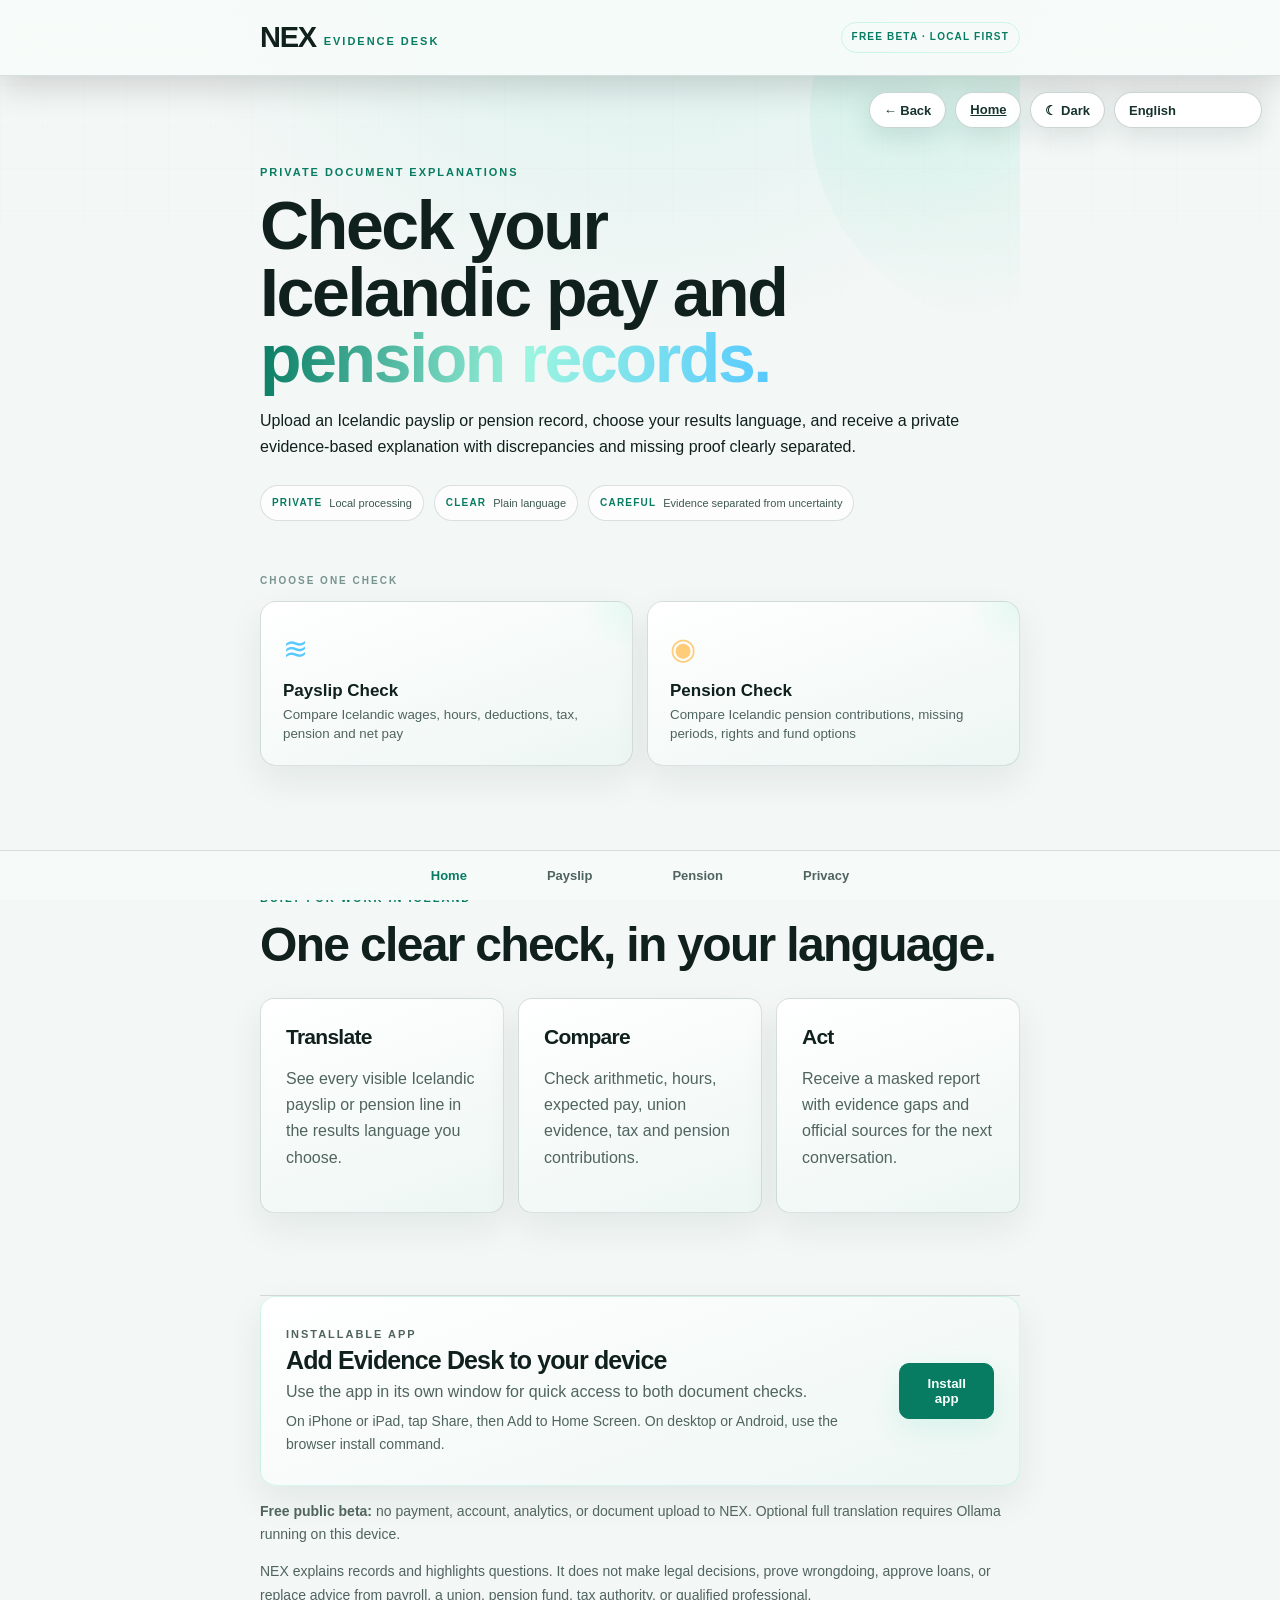
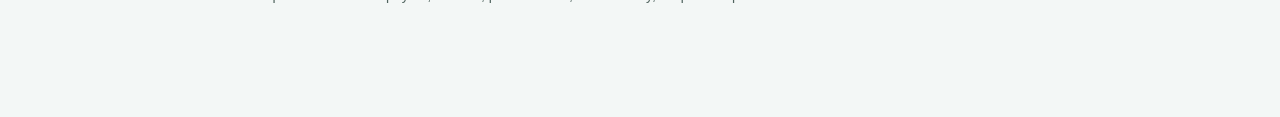
==== index.html @ b0d084ff "Publish NEX Launavakt free beta Sanitized GitHub Pages release. Customer documents, credentials, dat" ====
<!doctype html>
<html lang="en">
<head>
  <meta charset="utf-8">
  <meta name="viewport" content="width=device-width,initial-scale=1,viewport-fit=cover">
  <meta name="theme-color" content="#091119">
  <meta name="description" content="NEX checks Icelandic payslips and pension records in the customer's language using private local AI.">
  <link rel="manifest" href="manifest.webmanifest">
  <link rel="apple-touch-icon" href="icon-192.png">
  <meta name="apple-mobile-web-app-capable" content="yes">
  <meta name="apple-mobile-web-app-title" content="NEX Evidence Desk">
  <link rel="stylesheet" href="style.css">
  <title>NEX Evidence Desk — Private document checks</title>
</head>
<body class="app-body">
<header class="app-head"><a class="brand" href="app.html"><strong>NEX</strong><span>EVIDENCE DESK</span></a><span class="status-dot">FREE BETA · LOCAL FIRST</span></header>
<main class="app-shell">
  <section class="welcome">
    <div class="hero-orb" aria-hidden="true"></div>
    <p class="eyebrow">PRIVATE DOCUMENT EXPLANATIONS</p>
    <h1>Check your Icelandic pay and <em>pension records.</em></h1>
    <p>Upload an Icelandic payslip or pension record, choose your results language, and receive a private evidence-based explanation with discrepancies and missing proof clearly separated.</p>
    <div class="proof-row" aria-label="NEX operating principles"><span><b>PRIVATE</b> Local processing</span><span><b>CLEAR</b> Plain language</span><span><b>CAREFUL</b> Evidence separated from uncertainty</span></div>
  </section>

  <p class="section-label">CHOOSE ONE CHECK</p>
  <section class="quick-grid" aria-label="Document checks">
    <a class="tool" href="payslip-check.html"><span>≋</span><strong>Payslip Check</strong><small>Compare Icelandic wages, hours, deductions, tax, pension and net pay</small></a>
    <a class="tool" href="pension-check.html"><span>◉</span><strong>Pension Check</strong><small>Compare Icelandic pension contributions, missing periods, rights and fund options</small></a>
  </section>


  <section class="local-market"><p class="eyebrow">BUILT FOR WORK IN ICELAND</p><h2>One clear check, in your language.</h2><div class="grid"><article><h3>Translate</h3><p>See every visible Icelandic payslip or pension line in the results language you choose.</p></article><article><h3>Compare</h3><p>Check arithmetic, hours, expected pay, union evidence, tax and pension contributions.</p></article><article><h3>Act</h3><p>Receive a masked report with evidence gaps and official sources for the next conversation.</p></article></div></section>
  <section class="app-panel install-panel">
    <div><p class="eyebrow">INSTALLABLE APP</p><h2>Add Evidence Desk to your device</h2><p>Use the app in its own window for quick access to both document checks.</p><p id="install-help" class="note">On iPhone or iPad, tap Share, then Add to Home Screen. On desktop or Android, use the browser install command.</p></div>
    <button class="button" type="button" data-install hidden>Install app</button>
  </section>
  <p class="note"><strong>Free public beta:</strong> no payment, account, analytics, or document upload to NEX. Optional full translation requires Ollama running on this device.</p><p class="note">NEX explains records and highlights questions. It does not make legal decisions, prove wrongdoing, approve loans, or replace advice from payroll, a union, pension fund, tax authority, or qualified professional.</p>
</main>
<nav class="bottom-nav" aria-label="App navigation"><a href="app.html" aria-current="page">Home</a><a href="payslip-check.html">Payslip</a><a href="pension-check.html">Pension</a><a href="privacy.html">Privacy</a></nav>
<script src="app-v2.js" defer></script><script src="nav.js?v=iceland2" defer></script>
</body>
</html>
---- style.css ----
:root{color-scheme:dark;font:16px/1.65 -apple-system,BlinkMacSystemFont,"SF Pro Text","Segoe UI",sans-serif;background:#071015;color:#f2f7f6;--bg:#071015;--panel:#0d1a21;--panel2:#10232a;--line:rgba(164,204,196,.16);--mint:#65e0bd;--mint2:#b5f5df;--muted:#a9bcb8;--ink:#04130f;--shadow:0 24px 70px rgba(0,0,0,.28)}*{box-sizing:border-box}html{scroll-behavior:smooth}body{margin:0;min-height:100vh;background:radial-gradient(circle at 85% 0,rgba(52,174,149,.12),transparent 32rem),linear-gradient(180deg,#071015,#08131a 62%,#071015);color:#f2f7f6}a{color:inherit}header,main,footer{width:min(1160px,calc(100% - 40px));margin:auto}header{display:flex;align-items:center;justify-content:space-between;gap:28px;min-height:82px;position:relative;z-index:4}.brand{display:inline-flex;gap:8px;align-items:end;text-decoration:none;white-space:nowrap}.brand strong{font-size:29px;line-height:1;letter-spacing:-.045em}.brand span,.eyebrow{color:var(--mint);font-size:11px;font-weight:800;letter-spacing:.18em}.brand span{padding-bottom:2px}nav{display:flex;align-items:center;gap:28px}nav a{color:var(--muted);font-size:14px;font-weight:650;text-decoration:none;white-space:nowrap;transition:color .2s ease}nav a:hover,nav a:focus-visible,.text-link:hover{color:var(--mint)}main{position:relative}section{padding:82px 0;border-bottom:1px solid var(--line);scroll-margin-top:24px}h1,h2,h3,p{overflow-wrap:anywhere}h1,h2,h3{letter-spacing:-.035em}h2{font-size:clamp(30px,4vw,48px);line-height:1.08;margin:0 0 28px}h3{font-size:21px;line-height:1.2}.hero{min-height:600px;display:flex;flex-direction:column;justify-content:center;padding:100px 0}.hero h1{max-width:940px;font-size:clamp(46px,7.6vw,88px);line-height:.98;letter-spacing:-.06em;margin:.18em 0}.hero .lede{max-width:760px;margin:18px 0 28px;font-size:clamp(18px,2.2vw,24px);line-height:1.55;color:var(--muted)}.compact{min-height:auto;padding:86px 0 72px}.compact h1{font-size:clamp(42px,7vw,74px)}.actions{display:flex;align-items:center;gap:18px;flex-wrap:wrap}.button{display:inline-flex;align-items:center;justify-content:center;min-height:48px;background:var(--mint);color:var(--ink);text-decoration:none;font-weight:800;padding:12px 19px;border:1px solid var(--mint);border-radius:10px;box-shadow:0 10px 28px rgba(44,204,166,.12);transition:transform .18s ease,background .18s ease}.button:hover,.button:focus-visible{background:var(--mint2);transform:translateY(-1px)}.button.secondary{background:transparent;color:var(--mint);box-shadow:none}.text-link{color:var(--mint);font-weight:750;text-underline-offset:4px}.grid{display:grid;grid-template-columns:repeat(auto-fit,minmax(230px,1fr));gap:14px}.grid article,.pricing article{background:linear-gradient(180deg,rgba(16,35,42,.92),rgba(11,26,33,.92));padding:25px;border:1px solid var(--line);border-radius:14px;box-shadow:0 10px 34px rgba(0,0,0,.08)}.grid h3,.pricing h3{margin:0 0 10px}.grid p,.pricing p,.note,footer{color:var(--muted)}.grid article strong{color:var(--mint2)}.product{display:grid;grid-template-columns:minmax(0,1fr) auto;gap:36px;align-items:center;background:linear-gradient(135deg,rgba(16,38,43,.98),rgba(11,27,34,.98));padding:34px;border:1px solid rgba(101,224,189,.22);border-radius:16px;box-shadow:var(--shadow)}.product+.product{margin-top:16px}.product.soon{background:rgba(13,26,33,.78);border-color:var(--line);box-shadow:none}.product h3{font-size:32px;margin:.18em 0}.product p:not(.eyebrow){max-width:720px;color:var(--muted)}.product-mark{color:var(--mint);font-size:clamp(24px,5vw,56px);letter-spacing:.08em;opacity:.18}.pricing{display:grid;grid-template-columns:repeat(3,minmax(0,1fr));gap:16px}.pricing article{display:flex;flex-direction:column}.pricing article.featured{border-color:rgba(101,224,189,.7);background:linear-gradient(180deg,rgba(17,52,51,.95),rgba(11,28,34,.95));box-shadow:0 18px 60px rgba(0,0,0,.2)}.price{font-size:28px;font-weight:850;color:#fff!important;margin:.35em 0}.price small{font-size:14px;color:var(--muted)}.pricing ul{padding-left:20px;min-height:170px;color:var(--muted)}.pricing .button{margin-top:auto}.note{max-width:900px;font-size:14px}ol{max-width:760px;padding-left:24px}li{padding:6px}footer{padding:42px 0 100px;font-size:13px}footer a{color:var(--mint)}.disabled{opacity:.62;pointer-events:none}
/* NEX One app */.app-body{padding-bottom:96px;background:radial-gradient(circle at 50% -10%,rgba(67,209,178,.15),transparent 32rem),var(--bg)}.app-head{width:100%;min-height:76px;padding:0 max(24px,calc((100% - 760px)/2));position:sticky;top:0;background:rgba(7,16,21,.88);backdrop-filter:blur(18px);border-bottom:1px solid var(--line)}.status-dot{font-size:10px;font-weight:800;letter-spacing:.12em;color:var(--mint);border:1px solid rgba(101,224,189,.28);border-radius:999px;padding:6px 10px}.app-shell{width:min(760px,calc(100% - 40px))}.welcome{min-height:auto;padding:54px 0 30px;border:0}.welcome h1{max-width:620px;font-size:clamp(42px,8vw,68px);line-height:.98;margin:.16em 0}.welcome p:last-child{color:var(--muted)}.quick-grid{display:grid;grid-template-columns:repeat(2,minmax(0,1fr));gap:14px;padding:0 0 30px;border:0}.tool{display:flex;min-height:165px;flex-direction:column;padding:22px;background:linear-gradient(160deg,#10232c,#0d1b22);border:1px solid var(--line);border-radius:16px;text-decoration:none;color:#fff;transition:transform .18s ease,border-color .18s ease,background .18s ease}.tool:hover,.tool:focus-visible{transform:translateY(-2px);border-color:rgba(101,224,189,.52);background:#122831}.tool span{color:var(--mint);font-size:30px}.tool strong{margin-top:auto;font-size:17px}.tool small{color:var(--muted);line-height:1.45}.app-panel{display:flex;justify-content:space-between;align-items:center;gap:22px;padding:25px;margin-bottom:14px;background:linear-gradient(135deg,#12302f,#0c2027);border:1px solid rgba(101,224,189,.25);border-radius:16px}.app-panel.slim{background:var(--panel);border-color:var(--line)}.app-panel h2{font-size:25px;margin:0}.app-panel p{margin:.3em 0;color:var(--muted)}.bottom-nav{display:flex;position:fixed;z-index:8;bottom:0;left:0;right:0;justify-content:center;gap:min(10vw,80px);background:rgba(8,20,27,.96);backdrop-filter:blur(18px);border-top:1px solid var(--line);padding:14px max(12px,env(safe-area-inset-right)) calc(14px + env(safe-area-inset-bottom)) max(12px,env(safe-area-inset-left))}.bottom-nav a{color:var(--muted);text-decoration:none;font-size:13px;font-weight:700}.bottom-nav a[aria-current]{color:var(--mint)}
/* Navigation helpers */.page-controls{position:fixed;z-index:9;right:max(18px,env(safe-area-inset-right));bottom:calc(22px + env(safe-area-inset-bottom));display:flex;gap:9px}.app-body .page-controls{bottom:calc(76px + env(safe-area-inset-bottom))}.page-control{appearance:none;border:1px solid rgba(164,204,196,.28);border-radius:999px;background:rgba(13,26,33,.94);backdrop-filter:blur(12px);color:#eaf3f4;padding:10px 14px;font:750 13px/1 -apple-system,BlinkMacSystemFont,"Segoe UI",sans-serif;box-shadow:0 8px 28px rgba(0,0,0,.28);cursor:pointer}.page-control:hover,.page-control:focus-visible{border-color:var(--mint);color:var(--mint);outline:none}.top-control[hidden]{display:none}
@media(max-width:800px){header:not(.app-head){display:block;padding:20px 0 12px;min-height:auto}header:not(.app-head) nav{margin-top:17px;padding-bottom:7px;overflow-x:auto;gap:22px;scrollbar-width:none}header:not(.app-head) nav::-webkit-scrollbar{display:none}.hero{min-height:auto;padding:72px 0 78px}.pricing{grid-template-columns:1fr}.pricing ul{min-height:auto}.product{grid-template-columns:1fr;padding:26px}.product-mark{display:none}section{padding:66px 0}}
@media(max-width:520px){header,main,footer{width:min(100% - 28px,1160px)}.hero h1{font-size:43px}.hero .lede{font-size:18px}.quick-grid{grid-template-columns:1fr}.tool{min-height:132px}.app-panel{display:block}.app-panel .button{margin-top:14px}.page-controls{right:14px}.app-body .page-control:first-child{display:none}}
@media(prefers-reduced-motion:reduce){html{scroll-behavior:auto}.button,.tool{transition:none}}
.priority-worker{display:grid;grid-template-columns:auto minmax(0,1fr) auto;align-items:center;gap:20px;margin-bottom:16px;padding:23px 25px;border:1px solid rgba(101,224,189,.42);border-radius:16px;background:linear-gradient(125deg,rgba(21,62,55,.98),rgba(12,31,37,.98));text-decoration:none;box-shadow:0 18px 50px rgba(0,0,0,.18)}.priority-worker:hover{border-color:var(--mint)}.priority-worker div{display:flex;flex-direction:column}.priority-worker strong{font-size:22px}.priority-worker small{color:var(--muted)}.priority-number{color:var(--mint);font-size:28px;font-weight:900}.priority-arrow{color:var(--mint);font-size:26px}.product-page{--product:#65e0bd}.product-page .product-hero{position:relative}.product-page .product-hero:after{content:"";position:absolute;right:4%;top:24%;width:190px;height:190px;border:1px solid color-mix(in srgb,var(--product) 42%,transparent);border-radius:50%;box-shadow:inset 0 0 70px color-mix(in srgb,var(--product) 12%,transparent),0 0 90px color-mix(in srgb,var(--product) 10%,transparent);pointer-events:none}.radar{--product:#53c7ff}.launavakt{--product:#f0be68}.orbit{--product:#b49aff}.assistant{--product:#70e6d0}.opportunity{--product:#65e0bd}.evidence{--product:#65e0bd}.product-page .eyebrow,.product-page .text-link{color:var(--product)}.signal-row{display:flex;flex-wrap:wrap;gap:9px}.signal-row span{border:1px solid color-mix(in srgb,var(--product) 38%,transparent);background:color-mix(in srgb,var(--product) 8%,transparent);border-radius:999px;padding:8px 12px;color:#dceae7;font-size:13px}.step-flow{display:grid;grid-template-columns:repeat(4,minmax(0,1fr));gap:12px}.step-flow article{padding:23px;background:var(--panel);border:1px solid var(--line);border-radius:14px}.step-flow b{color:var(--product);font-size:12px;letter-spacing:.15em}.step-flow h3{margin:.5em 0}.step-flow p{color:var(--muted)}@media(max-width:800px){.product-page .product-hero:after{width:110px;height:110px;top:8%;opacity:.5}.step-flow{grid-template-columns:1fr 1fr}}@media(max-width:520px){.priority-worker{grid-template-columns:auto 1fr;padding:20px}.priority-arrow{display:none}.step-flow{grid-template-columns:1fr}.product-page .product-hero:after{display:none}}
.app-body .page-controls{top:92px;bottom:auto}

/* Modern visual refinement */
:root{--violet:#9d8cff;--cyan:#57c9ff;--warm:#ffcc7a}
body:before{content:"";position:fixed;inset:0;pointer-events:none;opacity:.18;background-image:linear-gradient(rgba(255,255,255,.018) 1px,transparent 1px),linear-gradient(90deg,rgba(255,255,255,.018) 1px,transparent 1px);background-size:42px 42px;mask-image:linear-gradient(to bottom,black,transparent 70%)}
header:not(.app-head){margin-top:12px;padding:0 22px;min-height:70px;border:1px solid var(--line);border-radius:18px;background:rgba(9,22,28,.7);backdrop-filter:blur(20px);position:sticky;top:12px}
.app-head{box-shadow:0 10px 35px rgba(0,0,0,.16)}.app-shell{position:relative}.welcome{position:relative;overflow:hidden;padding:76px 0 44px}.welcome h1 em{font-style:normal;color:transparent;background:linear-gradient(95deg,var(--mint),#9cf5df 52%,var(--cyan));background-clip:text;-webkit-background-clip:text}.hero-orb{position:absolute;width:420px;height:420px;right:-210px;top:-170px;border-radius:50%;background:radial-gradient(circle at 35% 35%,rgba(181,245,223,.36),rgba(101,224,189,.13) 28%,transparent 68%);pointer-events:none}
.proof-row{display:flex;gap:10px;flex-wrap:wrap;margin-top:24px}.proof-row span{display:inline-flex;gap:7px;align-items:center;padding:8px 11px;border:1px solid var(--line);border-radius:999px;background:rgba(14,31,38,.7);color:var(--muted);font-size:11px}.proof-row b{color:var(--mint);font-size:10px;letter-spacing:.12em}.section-label{margin:8px 0 12px;color:#77938d;font-size:10px;font-weight:850;letter-spacing:.2em}.section-heading{display:flex;align-items:end;justify-content:space-between;margin:25px 0 13px}.section-heading h2{font-size:28px;margin:0}.section-heading .section-label{margin:0}
.priority-worker{position:relative;overflow:hidden;isolation:isolate;min-height:132px;background:linear-gradient(120deg,rgba(21,66,57,.98),rgba(11,32,40,.98) 60%,rgba(18,44,64,.98));box-shadow:0 26px 70px rgba(0,0,0,.25),inset 0 1px rgba(255,255,255,.05)}.priority-worker:before{content:"";position:absolute;z-index:-1;width:220px;height:220px;right:-85px;top:-105px;border-radius:50%;border:1px solid rgba(101,224,189,.22);box-shadow:0 0 60px rgba(87,201,255,.12)}.priority-worker .eyebrow{margin:0}.priority-worker strong{letter-spacing:-.025em}
.tool{position:relative;overflow:hidden;box-shadow:inset 0 1px rgba(255,255,255,.035),0 14px 35px rgba(0,0,0,.12)}.tool:after{content:"";position:absolute;width:100px;height:100px;right:-48px;top:-48px;border-radius:50%;background:radial-gradient(circle,rgba(101,224,189,.12),transparent 68%)}.tool:nth-child(1) span{color:var(--cyan)}.tool:nth-child(2) span{color:var(--warm)}.tool:nth-child(3) span{color:var(--violet)}.tool:nth-child(4) span{color:var(--mint)}.studio-panel{background:linear-gradient(125deg,rgba(26,49,62,.98),rgba(20,39,42,.98));border-color:rgba(87,201,255,.22)}
.grid article{transition:transform .2s ease,border-color .2s ease,box-shadow .2s ease}.grid article:hover{transform:translateY(-3px);border-color:rgba(101,224,189,.36);box-shadow:0 24px 54px rgba(0,0,0,.2)}.button span{margin-left:10px}.product{overflow:hidden;position:relative}.product:after{content:"";position:absolute;right:-70px;bottom:-100px;width:260px;height:260px;border:1px solid rgba(101,224,189,.1);border-radius:50%;pointer-events:none}
@media(max-width:800px){header:not(.app-head){position:relative;top:0;margin-top:0;border-width:0 0 1px;border-radius:0;padding-left:0;padding-right:0}.hero-orb{opacity:.65}}
@media(max-width:520px){.welcome{padding-top:52px}.welcome h1{font-size:47px}.proof-row span{width:100%;justify-content:space-between}.priority-worker{min-height:145px}.section-heading{margin-top:20px}}

/* Theme toggle: device preference is used until the visitor makes a choice. */
:root[data-theme="light"]{color-scheme:light;--bg:#f3f7f6;--panel:#fff;--panel2:#edf5f2;--line:rgba(22,65,57,.15);--mint:#087c63;--mint2:#095c4c;--muted:#50645f;--ink:#f5fffc;--shadow:0 24px 65px rgba(24,58,51,.12);background:#f3f7f6;color:#10201d}
:root[data-theme="light"] body{color:#10201d;background:radial-gradient(circle at 85% 0,rgba(54,190,157,.13),transparent 32rem),linear-gradient(180deg,#f7faf9,#edf5f2 62%,#f6f9f8)}
:root[data-theme="light"] body:before{opacity:.32;background-image:linear-gradient(rgba(18,74,63,.04) 1px,transparent 1px),linear-gradient(90deg,rgba(18,74,63,.04) 1px,transparent 1px)}
:root[data-theme="light"] header:not(.app-head),:root[data-theme="light"] .app-head{background:rgba(248,252,250,.88)}
:root[data-theme="light"] .app-body{background:radial-gradient(circle at 50% -10%,rgba(67,209,178,.18),transparent 32rem),var(--bg)}
:root[data-theme="light"] .grid article,:root[data-theme="light"] .pricing article,:root[data-theme="light"] .step-flow article,:root[data-theme="light"] .app-panel,:root[data-theme="light"] .tool{background:linear-gradient(160deg,rgba(255,255,255,.98),rgba(237,246,243,.98));color:#10201d;box-shadow:0 14px 36px rgba(23,66,57,.08)}
:root[data-theme="light"] .priority-worker{background:linear-gradient(120deg,#d8f3e9,#e9f7f4 60%,#e0f2f8);color:#10201d;box-shadow:0 24px 60px rgba(24,73,62,.12)}
:root[data-theme="light"] .product{background:linear-gradient(135deg,#fff,#edf7f4);color:#10201d}
:root[data-theme="light"] .product.soon{background:rgba(255,255,255,.72)}
:root[data-theme="light"] .price{color:#10201d!important}:root[data-theme="light"] .proof-row span,:root[data-theme="light"] .signal-row span{background:rgba(255,255,255,.7);color:#3e5751}
:root[data-theme="light"] .bottom-nav{background:rgba(246,251,249,.96)}
:root[data-theme="light"] .page-control{background:rgba(255,255,255,.96);color:#17332d;border-color:rgba(22,65,57,.22);box-shadow:0 8px 25px rgba(25,66,58,.12)}
:root[data-theme="light"] .status-dot{color:#087c63}:root[data-theme="light"] .tool strong{color:#10201d}
@media(max-width:520px){.theme-control{display:inline-flex!important}}
.live-tool{max-width:900px;margin-inline:auto}.tool-form{display:grid;grid-template-columns:1fr 1fr;gap:16px;padding:24px;border:1px solid var(--line);border-radius:18px;background:rgba(13,30,37,.72)}.tool-form label{display:flex;flex-direction:column;gap:7px;color:var(--muted);font-size:13px;font-weight:750}.tool-form label:has(textarea){grid-column:1/-1}.tool-form input,.tool-form textarea,.tool-form select{width:100%;border:1px solid rgba(164,204,196,.25);border-radius:10px;background:#08141a;color:#f2f7f6;padding:13px;font:inherit}.tool-form textarea{min-height:130px;resize:vertical}.tool-form input:focus,.tool-form textarea:focus,.tool-form select:focus{outline:2px solid var(--product,var(--mint));outline-offset:2px}.tool-result{margin-top:18px;padding:24px;border:1px solid color-mix(in srgb,var(--product,var(--mint)) 36%,transparent);border-radius:18px;background:var(--panel)}.tool-result h3{margin-top:0}.result-metrics{display:grid;grid-template-columns:1fr 1fr;gap:10px}.result-metrics span{padding:14px;border:1px solid var(--line);border-radius:12px;color:var(--muted)}.result-metrics b{display:block;color:var(--product,var(--mint));font-size:18px}:root[data-theme="light"] .tool-form{background:rgba(255,255,255,.76)}:root[data-theme="light"] .tool-form input,:root[data-theme="light"] .tool-form textarea,:root[data-theme="light"] .tool-form select{background:#fff;color:#10201d;border-color:rgba(22,65,57,.24)}@media(max-width:620px){.tool-form{grid-template-columns:1fr;padding:18px}.result-metrics{grid-template-columns:1fr}}
.sample-pair{display:grid;grid-template-columns:1fr 1fr;gap:16px}.sample-pair article{padding:28px;border:1px solid var(--line);border-radius:16px;background:var(--panel)}.sample-pair h3{margin-top:0}.form-wide{grid-column:1/-1}.tool-form button{cursor:pointer}.request-preview{white-space:pre-wrap;overflow-wrap:anywhere;margin-top:20px;padding:18px;border:1px solid var(--line);border-radius:12px;background:#071015;color:#dceae7;font:13px/1.55 ui-monospace,SFMono-Regular,Menlo,monospace}:root[data-theme="light"] .request-preview{background:#edf5f2;color:#19352f}@media(max-width:700px){.sample-pair{grid-template-columns:1fr}}
.language-control{max-width:150px;min-height:36px}.language-control:disabled{opacity:.65;cursor:wait}@media(max-width:620px){.language-control{max-width:112px;padding-inline:9px}.page-controls{flex-wrap:wrap;justify-content:flex-end;max-width:calc(100% - 28px)}}
.document-review-grid{display:grid;grid-template-columns:minmax(0,1fr) minmax(0,1fr);gap:1rem;align-items:start;margin:1rem 0}.document-review-grid>section{margin:0;padding:1rem;border:1px solid var(--line);border-radius:20px;background:var(--panel)}.document-preview{display:block;width:100%;height:680px;border:0;border-radius:12px;background:#fff}.translated-document{min-height:640px;white-space:pre-wrap}.language-summary{padding:1rem;border-radius:16px;background:var(--accent-soft);margin-bottom:1rem}.language-summary span{padding:0 .6rem}.explanation-list{display:grid;gap:.75rem}.explanation-list article{padding:1rem;border:1px solid var(--line);border-radius:16px}.source-quote{font-family:ui-monospace,SFMono-Regular,Menlo,monospace;padding:.65rem;border-radius:10px;background:var(--surface);word-break:break-word}@media(max-width:760px){.document-review-grid{grid-template-columns:1fr}.document-preview{height:520px}.translated-document{min-height:0}}
.line-table-wrap{overflow:auto;border:1px solid var(--line);border-radius:16px}.line-review{width:100%;border-collapse:collapse;min-width:760px}.line-review th,.line-review td{padding:.75rem;text-align:left;vertical-align:top;border-bottom:1px solid var(--line)}.line-review th{position:sticky;top:0;background:var(--panel);z-index:1}.line-review td:nth-child(1){width:3rem}.line-review td:nth-child(2),.line-review td:nth-child(3){font-family:ui-monospace,SFMono-Regular,Menlo,monospace;white-space:pre-wrap}
.document-page{margin:0 0 1rem}.document-page-image{display:block;width:100%;height:auto;border:1px solid var(--line);border-radius:12px;background:#fff}.document-page figcaption{padding:.45rem .15rem;color:var(--muted);font-size:.78rem}
.translated-document{display:grid;gap:12px}.translation-group{padding:0!important;border:1px solid var(--line)!important;border-radius:14px!important;overflow:hidden;background:var(--panel2)!important}.translation-group h4{margin:0;padding:12px 14px;background:color-mix(in srgb,var(--product,var(--mint)) 12%,var(--panel));font-size:14px;letter-spacing:.04em}.translation-row{display:grid;grid-template-columns:minmax(130px,.8fr) minmax(0,1.4fr);gap:14px;padding:10px 14px;border-top:1px solid var(--line);font-size:14px}.translation-row strong{color:var(--muted)}.translation-row span{overflow-wrap:anywhere}@media(max-width:520px){.translation-row{grid-template-columns:1fr;gap:3px}}
.verdict-grid{display:grid;grid-template-columns:repeat(auto-fit,minmax(210px,1fr));gap:12px;margin:1rem 0 1.5rem}.verdict{padding:16px;border:1px solid var(--line);border-radius:14px;background:var(--panel2)}.verdict span{display:block;color:var(--muted);font-size:12px;font-weight:800;text-transform:uppercase;letter-spacing:.08em}.verdict strong{display:block;margin:.35rem 0;font-size:18px}.verdict.good{border-color:rgba(50,190,135,.55)}.verdict.warning{border-color:rgba(240,170,70,.65)}.did-you-know{margin-top:1.5rem;padding:18px;border:1px solid color-mix(in srgb,var(--product,var(--mint)) 45%,transparent);border-radius:16px;background:color-mix(in srgb,var(--product,var(--mint)) 8%,var(--panel))}.result-section{padding:1rem 0!important;border:0!important}
.result-actions{display:flex;flex-wrap:wrap;gap:10px;margin-top:1.5rem}.privacy-mask .document-page-image{filter:blur(14px)}.privacy-mask .line-review td:nth-child(2),.privacy-mask .line-review td:nth-child(3),.privacy-mask .translated-document{filter:blur(7px);user-select:none}.privacy-mask .language-summary:after{content:' · Personal details hidden';color:var(--muted)}
@media print{header,footer,.page-controls,.result-actions,.tool-form,.live-tool>.eyebrow,.live-tool>h2,.live-tool>.note{display:none!important}.tool-result{border:0;padding:0}.document-page-image{max-height:90vh;object-fit:contain}.line-table-wrap{overflow:visible}.line-review{min-width:0;font-size:10px}}

.scope-banner{display:flex;gap:.75rem;align-items:flex-start;padding:1rem 1.1rem;border:1px solid color-mix(in srgb,var(--accent) 45%,transparent);border-radius:1rem;background:color-mix(in srgb,var(--accent) 10%,transparent)}
.scope-banner strong{white-space:nowrap;color:var(--accent)}
.scope-banner span{color:var(--muted)}
@media(max-width:620px){.scope-banner{display:grid}.scope-banner strong{white-space:normal}}

.completion-checklist{margin:1.5rem 0;padding:1.1rem 1.2rem;border:1px solid var(--line);border-radius:1rem;background:color-mix(in srgb,var(--panel) 92%,var(--accent) 8%)}
.completion-checklist h3{margin-top:0}.completion-checklist li+li{margin-top:.65rem}

.manual-entry{border:1px solid var(--line);border-radius:1rem;padding:1rem 1.1rem;background:color-mix(in srgb,var(--panel) 96%,var(--accent) 4%)}
.manual-entry summary{cursor:pointer;font-weight:800}.manual-grid{display:grid;grid-template-columns:repeat(2,minmax(0,1fr));gap:1rem;margin-top:1rem}.trust-strip{display:flex;flex-wrap:wrap;gap:.6rem}.trust-strip span{padding:.45rem .7rem;border:1px solid var(--line);border-radius:999px;color:var(--muted);font-size:.85rem;font-weight:700}
@media(max-width:620px){.manual-grid{grid-template-columns:1fr}}

.review-label{display:inline-block;margin:0 .4rem .35rem 0;padding:.2rem .5rem;border-radius:999px;background:rgba(240,190,104,.18);color:#f0be68;font:700 11px/1.4 system-ui;letter-spacing:.04em;text-transform:uppercase}.line-review tr.unclassified td:last-child{background:rgba(240,190,104,.06)}
@media(max-width:760px){.line-table-wrap{overflow:visible;border:0}.line-review{display:block;min-width:0}.line-review thead{position:absolute;width:1px;height:1px;overflow:hidden;clip:rect(0 0 0 0)}.line-review tbody{display:grid;gap:14px}.line-review tr{display:block;border:1px solid var(--line);border-radius:16px;overflow:hidden;background:var(--panel2)}.line-review td{display:grid;grid-template-columns:92px minmax(0,1fr);gap:10px;width:auto!important;padding:11px 13px;border-bottom:1px solid var(--line);overflow-wrap:anywhere}.line-review td:last-child{border-bottom:0}.line-review td:before{content:attr(data-label);color:var(--muted);font:700 11px/1.5 system-ui;letter-spacing:.05em;text-transform:uppercase}.line-review td:nth-child(2),.line-review td:nth-child(3){font-size:13px}.privacy-mask .line-review td:nth-child(2),.privacy-mask .line-review td:nth-child(3){filter:blur(7px);user-select:none}}
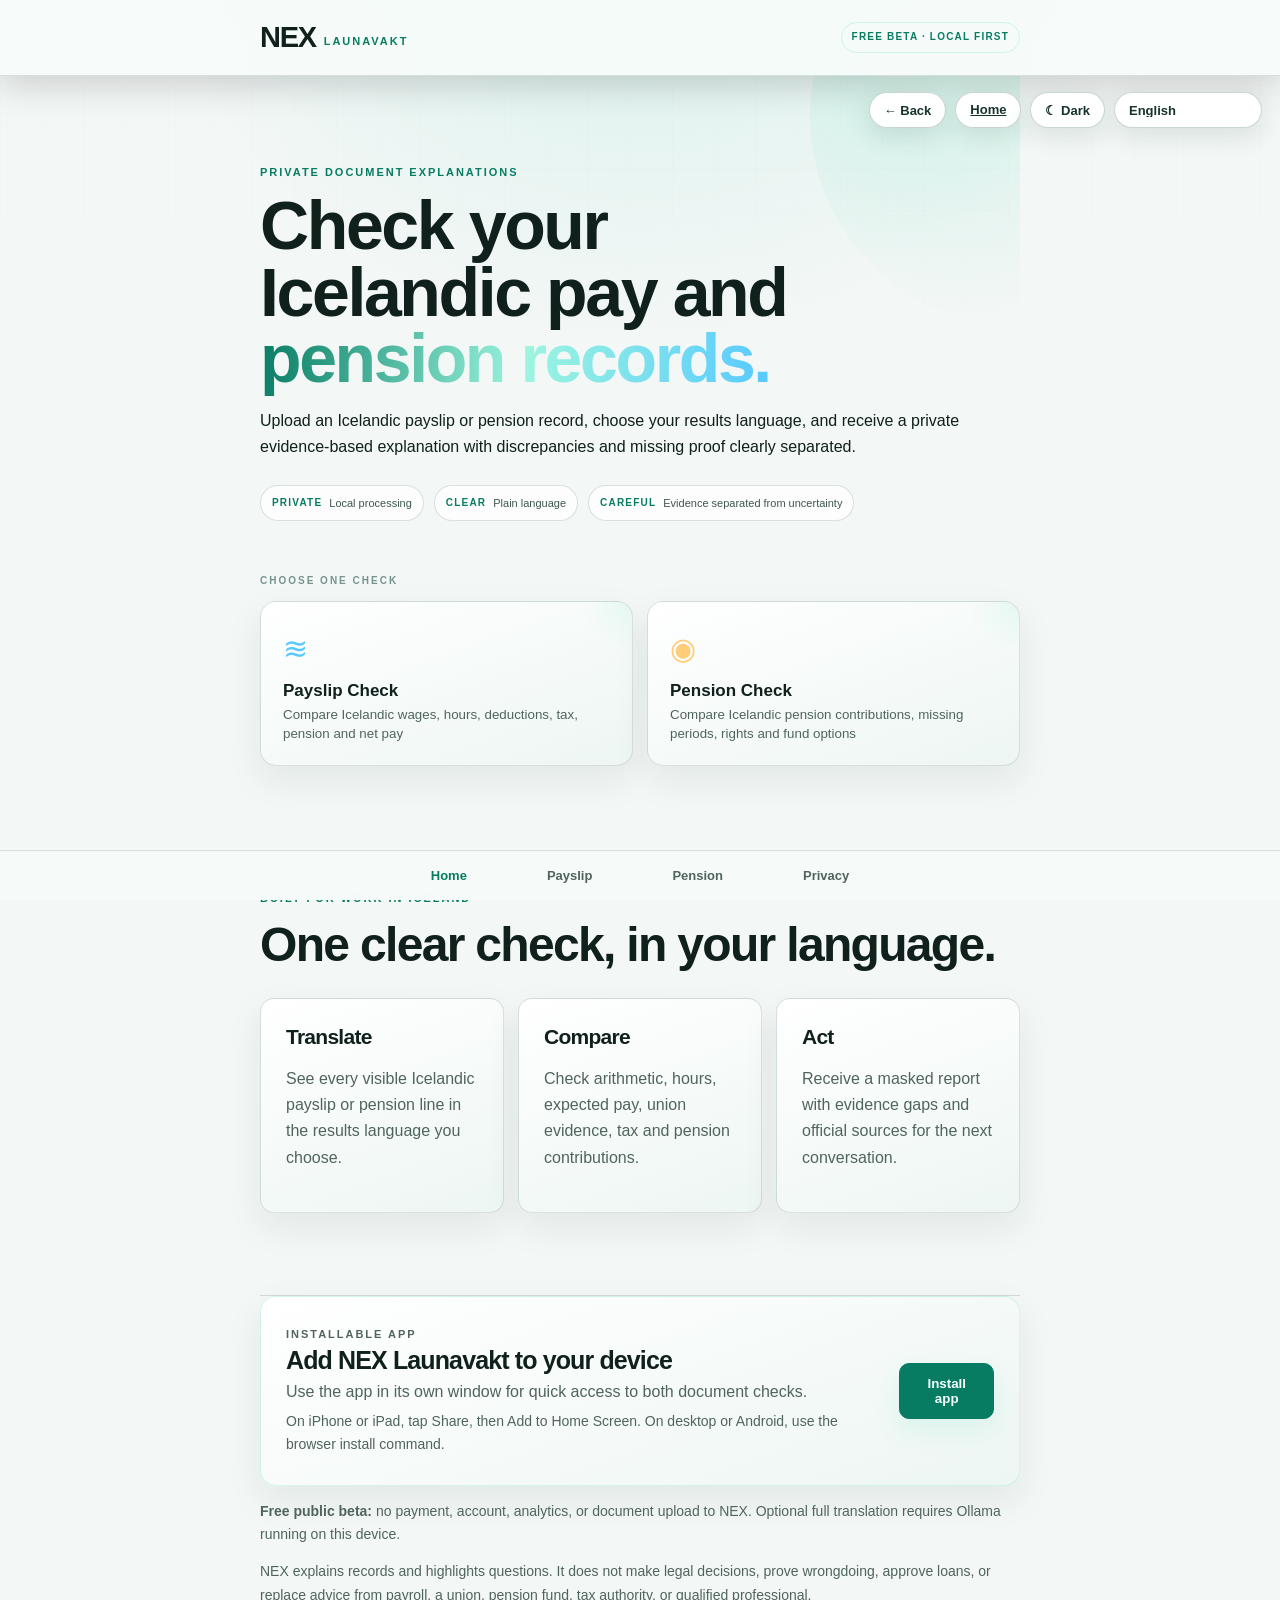
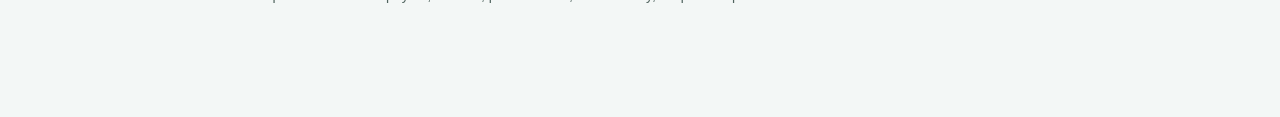
==== commit 480028ae: "Standardize NEX Launavakt branding" ====
--- a/index.html
+++ b/index.html
@@ -8,12 +8,12 @@
   <link rel="manifest" href="manifest.webmanifest">
   <link rel="apple-touch-icon" href="icon-192.png">
   <meta name="apple-mobile-web-app-capable" content="yes">
-  <meta name="apple-mobile-web-app-title" content="NEX Evidence Desk">
+  <meta name="apple-mobile-web-app-title" content="NEX Launavakt">
   <link rel="stylesheet" href="style.css">
-  <title>NEX Evidence Desk — Private document checks</title>
+  <title>NEX Launavakt — Private document checks</title>
 </head>
 <body class="app-body">
-<header class="app-head"><a class="brand" href="app.html"><strong>NEX</strong><span>EVIDENCE DESK</span></a><span class="status-dot">FREE BETA · LOCAL FIRST</span></header>
+<header class="app-head"><a class="brand" href="app.html"><strong>NEX</strong><span>LAUNAVAKT</span></a><span class="status-dot">FREE BETA · LOCAL FIRST</span></header>
 <main class="app-shell">
   <section class="welcome">
     <div class="hero-orb" aria-hidden="true"></div>
@@ -32,7 +32,7 @@
 
   <section class="local-market"><p class="eyebrow">BUILT FOR WORK IN ICELAND</p><h2>One clear check, in your language.</h2><div class="grid"><article><h3>Translate</h3><p>See every visible Icelandic payslip or pension line in the results language you choose.</p></article><article><h3>Compare</h3><p>Check arithmetic, hours, expected pay, union evidence, tax and pension contributions.</p></article><article><h3>Act</h3><p>Receive a masked report with evidence gaps and official sources for the next conversation.</p></article></div></section>
   <section class="app-panel install-panel">
-    <div><p class="eyebrow">INSTALLABLE APP</p><h2>Add Evidence Desk to your device</h2><p>Use the app in its own window for quick access to both document checks.</p><p id="install-help" class="note">On iPhone or iPad, tap Share, then Add to Home Screen. On desktop or Android, use the browser install command.</p></div>
+    <div><p class="eyebrow">INSTALLABLE APP</p><h2>Add NEX Launavakt to your device</h2><p>Use the app in its own window for quick access to both document checks.</p><p id="install-help" class="note">On iPhone or iPad, tap Share, then Add to Home Screen. On desktop or Android, use the browser install command.</p></div>
     <button class="button" type="button" data-install hidden>Install app</button>
   </section>
   <p class="note"><strong>Free public beta:</strong> no payment, account, analytics, or document upload to NEX. Optional full translation requires Ollama running on this device.</p><p class="note">NEX explains records and highlights questions. It does not make legal decisions, prove wrongdoing, approve loans, or replace advice from payroll, a union, pension fund, tax authority, or qualified professional.</p>
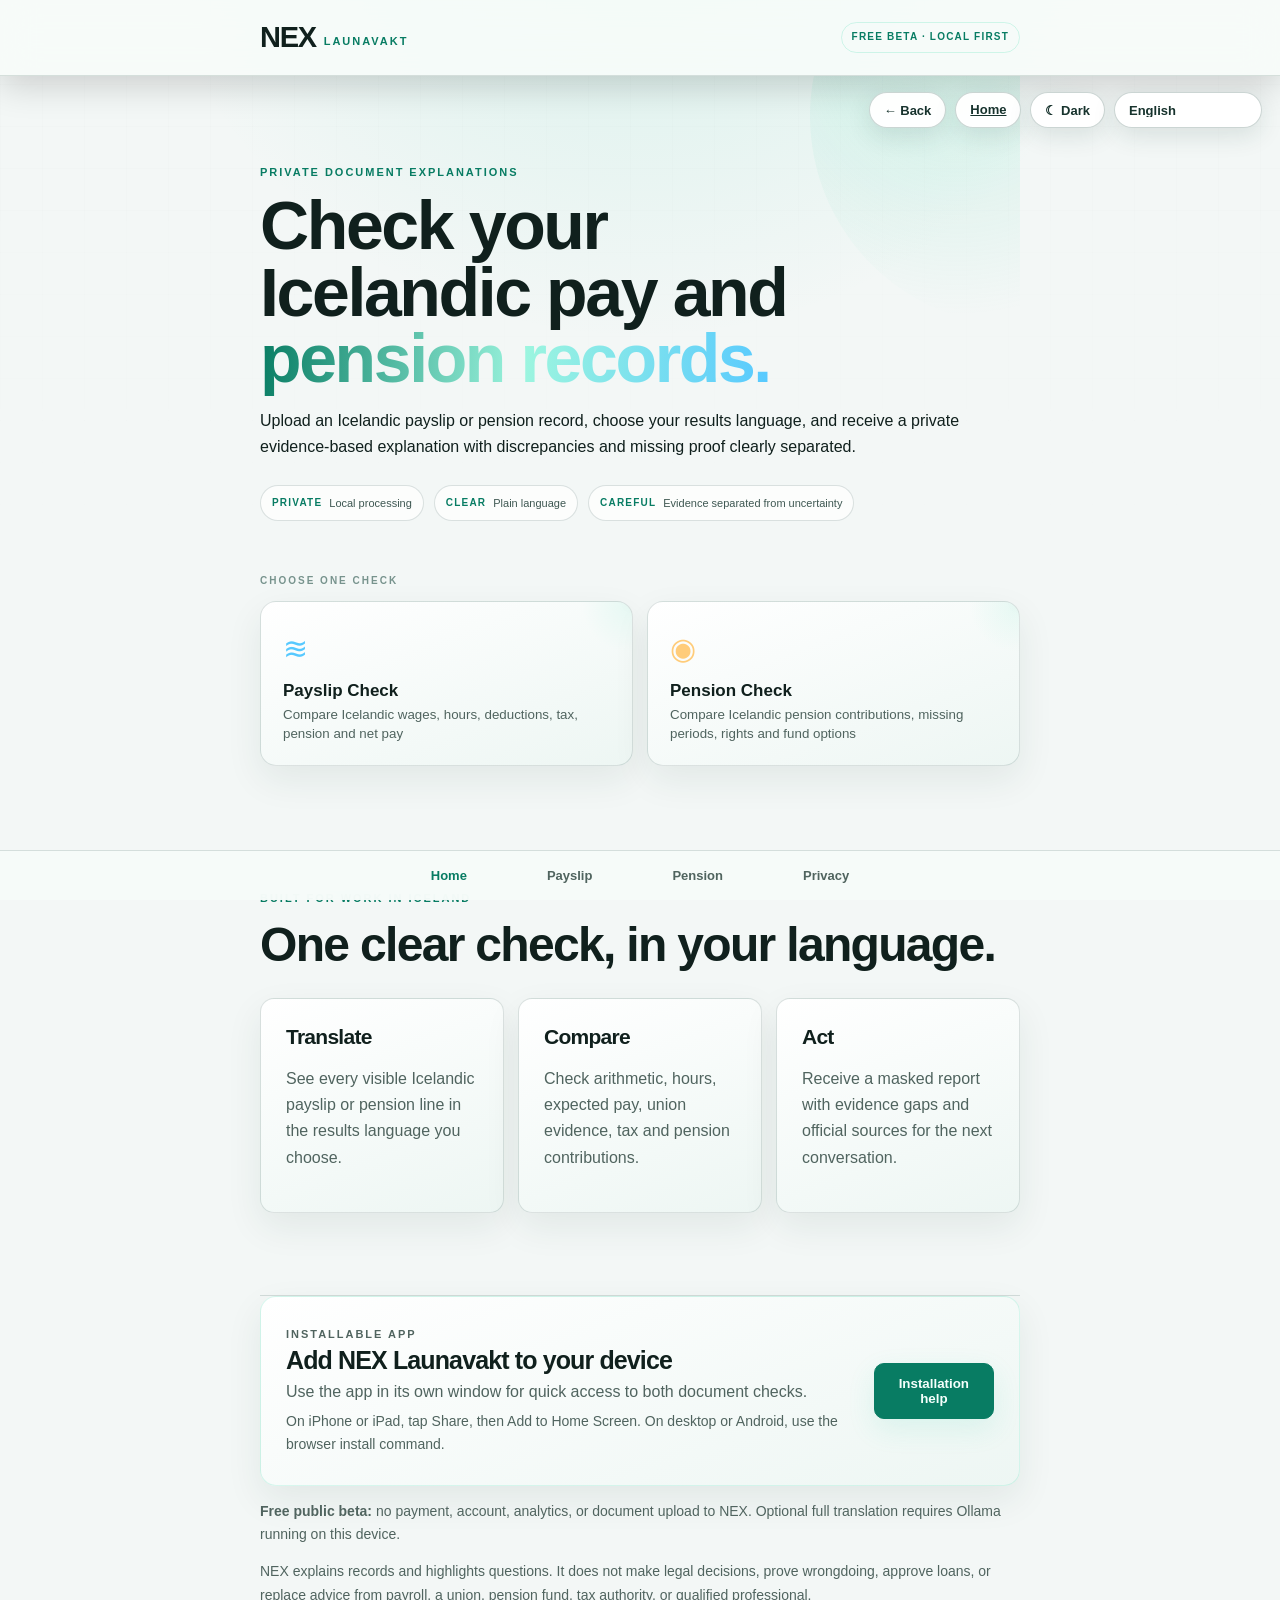
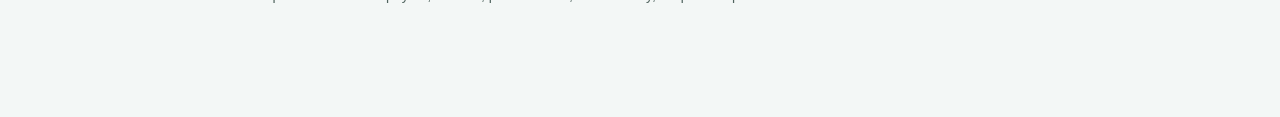
==== commit da757150: "Improve document workflow and language behavior Remove duplicated pension evidence, improve analysis" ====
--- a/index.html
+++ b/index.html
@@ -32,12 +32,12 @@
 
   <section class="local-market"><p class="eyebrow">BUILT FOR WORK IN ICELAND</p><h2>One clear check, in your language.</h2><div class="grid"><article><h3>Translate</h3><p>See every visible Icelandic payslip or pension line in the results language you choose.</p></article><article><h3>Compare</h3><p>Check arithmetic, hours, expected pay, union evidence, tax and pension contributions.</p></article><article><h3>Act</h3><p>Receive a masked report with evidence gaps and official sources for the next conversation.</p></article></div></section>
   <section class="app-panel install-panel">
-    <div><p class="eyebrow">INSTALLABLE APP</p><h2>Add NEX Launavakt to your device</h2><p>Use the app in its own window for quick access to both document checks.</p><p id="install-help" class="note">On iPhone or iPad, tap Share, then Add to Home Screen. On desktop or Android, use the browser install command.</p></div>
+    <div><p class="eyebrow">INSTALLABLE APP</p><h2>Add NEX Launavakt to your device</h2><p>Use the app in its own window for quick access to both document checks.</p><p id="install-help" class="note" aria-live="polite">On iPhone or iPad, tap Share, then Add to Home Screen. On desktop or Android, use the browser install command.</p></div>
     <button class="button" type="button" data-install hidden>Install app</button>
   </section>
   <p class="note"><strong>Free public beta:</strong> no payment, account, analytics, or document upload to NEX. Optional full translation requires Ollama running on this device.</p><p class="note">NEX explains records and highlights questions. It does not make legal decisions, prove wrongdoing, approve loans, or replace advice from payroll, a union, pension fund, tax authority, or qualified professional.</p>
 </main>
 <nav class="bottom-nav" aria-label="App navigation"><a href="app.html" aria-current="page">Home</a><a href="payslip-check.html">Payslip</a><a href="pension-check.html">Pension</a><a href="privacy.html">Privacy</a></nav>
-<script src="app-v2.js" defer></script><script src="nav.js?v=iceland2" defer></script>
+<script src="app-v2.js?v=release50" defer></script><script src="nav.js?v=release51" defer></script>
 </body>
 </html>
